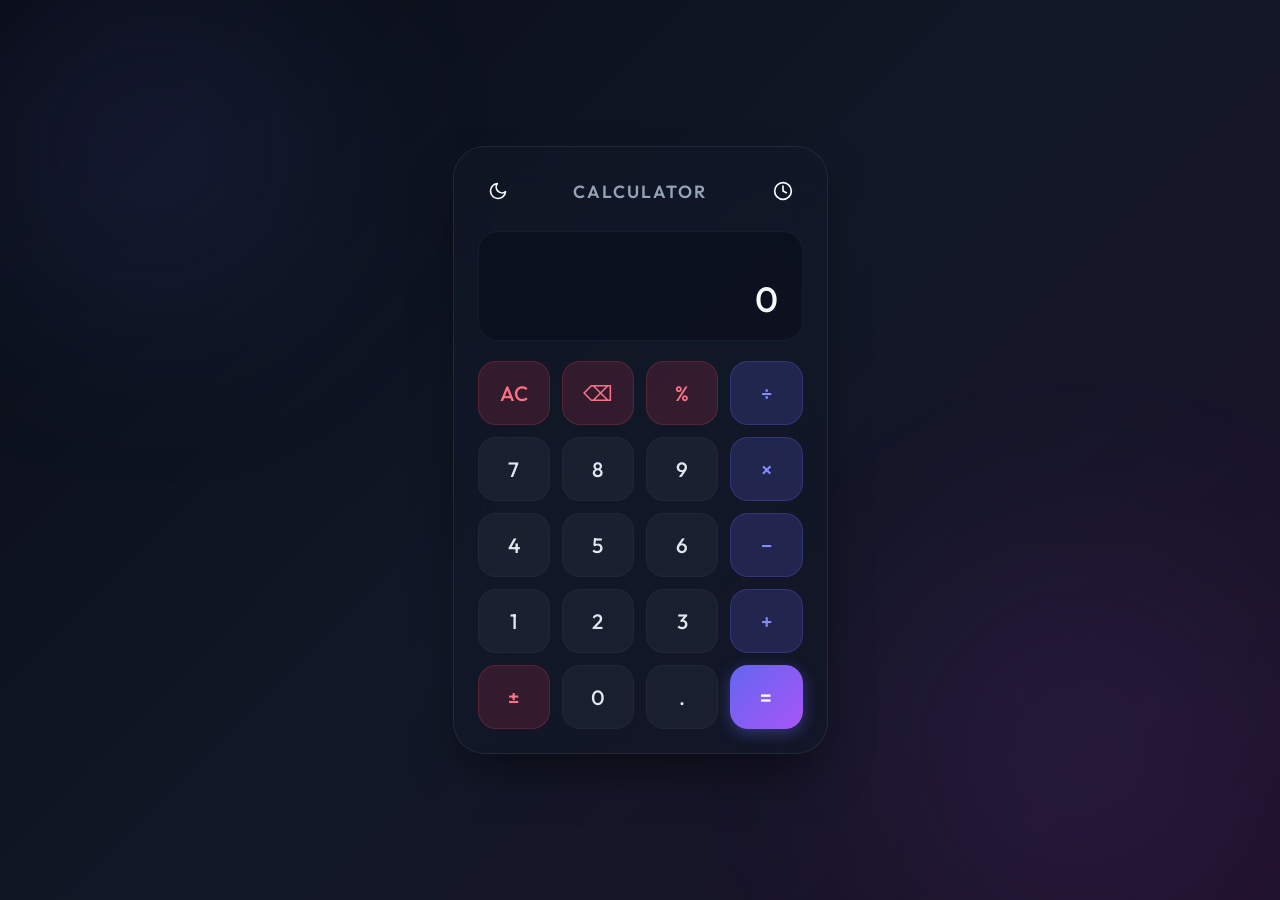
==== index.html @ d5c7b754 "Initial commit: Web and Flutter glassmorphic calculator" ====
<!DOCTYPE html>
<html lang="en" data-theme="dark">
<head>
    <meta charset="UTF-8">
    <meta name="viewport" content="width=device-width, initial-scale=1.0">
    <title>Premium Glassmorphic Calculator</title>
    <!-- Modern typography -->
    <link rel="preconnect" href="https://fonts.googleapis.com">
    <link rel="preconnect" href="https://fonts.gstatic.com" crossorigin>
    <link href="https://fonts.googleapis.com/css2?family=Outfit:wght@300;400;500;600;700&display=swap" rel="stylesheet">
    <link rel="stylesheet" href="styles.css">
</head>
<body>
    <div class="background-decorations">
        <div class="circle circle-1"></div>
        <div class="circle circle-2"></div>
    </div>

    <main class="calculator-wrapper">
        <header class="calculator-header">
            <!-- Theme Toggle -->
            <button id="theme-toggle" class="icon-btn" aria-label="Toggle theme">
                <!-- Moon icon (Dark mode indicator) -->
                <svg xmlns="http://www.w3.org/2000/svg" class="icon icon-moon" viewBox="0 0 24 24" fill="none" stroke="currentColor" stroke-width="2" stroke-linecap="round" stroke-linejoin="round">
                    <path d="M21 12.79A9 9 0 1 1 11.21 3 7 7 0 0 0 21 12.79z"></path>
                </svg>
                <!-- Sun icon (Light mode indicator) -->
                <svg xmlns="http://www.w3.org/2000/svg" class="icon icon-sun" viewBox="0 0 24 24" fill="none" stroke="currentColor" stroke-width="2" stroke-linecap="round" stroke-linejoin="round">
                    <circle cx="12" cy="12" r="5"></circle>
                    <line x1="12" y1="1" x2="12" y2="3"></line>
                    <line x1="12" y1="21" x2="12" y2="23"></line>
                    <line x1="4.22" y1="4.22" x2="5.64" y2="5.64"></line>
                    <line x1="18.36" y1="18.36" x2="19.78" y2="19.78"></line>
                    <line x1="1" y1="12" x2="3" y2="12"></line>
                    <line x1="21" y1="12" x2="23" y2="12"></line>
                    <line x1="4.22" y1="19.78" x2="5.64" y2="18.36"></line>
                    <line x1="18.36" y1="5.64" x2="19.78" y2="4.22"></line>
                </svg>
            </button>
            <h1 class="app-title">Calculator</h1>
            <!-- History Toggle -->
            <button id="history-toggle" class="icon-btn" aria-label="Open History">
                <svg xmlns="http://www.w3.org/2000/svg" class="icon" viewBox="0 0 24 24" fill="none" stroke="currentColor" stroke-width="2" stroke-linecap="round" stroke-linejoin="round">
                    <circle cx="12" cy="12" r="10"></circle>
                    <polyline points="12 6 12 12 16 14"></polyline>
                </svg>
            </button>
        </header>

        <!-- Display Screen -->
        <section class="calculator-screen">
            <div id="expression-display" class="expression-preview"></div>
            <div id="current-display" class="current-input">0</div>
        </section>

        <!-- Keyboard Keypad -->
        <section class="calculator-grid">
            <button class="btn btn-action" data-action="clear" id="btn-clear">AC</button>
            <button class="btn btn-action" data-action="backspace" id="btn-backspace" aria-label="Backspace">⌫</button>
            <button class="btn btn-action" data-action="percent" id="btn-percent">%</button>
            <button class="btn btn-operator" data-operator="divide" id="btn-divide">÷</button>

            <button class="btn btn-number" id="btn-7">7</button>
            <button class="btn btn-number" id="btn-8">8</button>
            <button class="btn btn-number" id="btn-9">9</button>
            <button class="btn btn-operator" data-operator="multiply" id="btn-multiply">×</button>

            <button class="btn btn-number" id="btn-4">4</button>
            <button class="btn btn-number" id="btn-5">5</button>
            <button class="btn btn-number" id="btn-6">6</button>
            <button class="btn btn-operator" data-operator="subtract" id="btn-subtract">−</button>

            <button class="btn btn-number" id="btn-1">1</button>
            <button class="btn btn-number" id="btn-2">2</button>
            <button class="btn btn-number" id="btn-3">3</button>
            <button class="btn btn-operator" data-operator="add" id="btn-add">+</button>

            <button class="btn btn-action" data-action="negate" id="btn-negate">±</button>
            <button class="btn btn-number" id="btn-0">0</button>
            <button class="btn btn-number" data-action="decimal" id="btn-decimal">.</button>
            <button class="btn btn-equals" id="btn-equals">=</button>
        </section>

        <!-- Slide-out History Drawer -->
        <aside id="history-drawer" class="history-drawer">
            <div class="history-header">
                <h2>History</h2>
                <div class="history-actions">
                    <button id="clear-history" class="text-btn">Clear All</button>
                    <button id="close-history" class="icon-btn" aria-label="Close history">
                        <svg xmlns="http://www.w3.org/2000/svg" class="icon" viewBox="0 0 24 24" fill="none" stroke="currentColor" stroke-width="2" stroke-linecap="round" stroke-linejoin="round">
                            <line x1="18" y1="6" x2="6" y2="18"></line>
                            <line x1="6" y1="6" x2="18" y2="18"></line>
                        </svg>
                    </button>
                </div>
            </div>
            <div id="history-list" class="history-list">
                <div class="empty-history-msg">No history yet</div>
            </div>
        </aside>
    </main>

    <script src="app.js"></script>
</body>
</html>
---- styles.css ----
/* CSS Reset & Variable Definitions */
:root {
    /* Fonts */
    --font-primary: 'Outfit', sans-serif;

    /* Common Transitions */
    --transition-speed: 0.3s;
    --transition-bounce: cubic-bezier(0.175, 0.885, 0.32, 1.275);
}

/* Dark Theme Variables (Default) */
[data-theme="dark"] {
    --bg-gradient: linear-gradient(135deg, #090d16 0%, #111827 50%, #1e112a 100%);
    --calc-bg: rgba(17, 24, 39, 0.6);
    --calc-border: rgba(255, 255, 255, 0.08);
    --calc-shadow: 0 25px 50px -12px rgba(0, 0, 0, 0.5);
    
    --screen-bg: rgba(10, 15, 30, 0.7);
    --screen-border: rgba(255, 255, 255, 0.05);
    
    --text-main: #f8fafc;
    --text-muted: #94a3b8;
    
    --btn-num-bg: rgba(255, 255, 255, 0.04);
    --btn-num-border: rgba(255, 255, 255, 0.03);
    --btn-num-text: #e2e8f0;
    --btn-num-hover: rgba(255, 255, 255, 0.09);
    
    --btn-action-bg: rgba(244, 63, 94, 0.15);
    --btn-action-border: rgba(244, 63, 94, 0.2);
    --btn-action-text: #fb7185;
    --btn-action-hover: rgba(244, 63, 94, 0.25);
    
    --btn-op-bg: rgba(99, 102, 241, 0.2);
    --btn-op-border: rgba(99, 102, 241, 0.25);
    --btn-op-text: #818cf8;
    --btn-op-hover: rgba(99, 102, 241, 0.35);
    
    --btn-eq-bg: linear-gradient(135deg, #6366f1 0%, #a855f7 100%);
    --btn-eq-text: #ffffff;
    --btn-eq-shadow: 0 4px 15px rgba(99, 102, 241, 0.4);
    --btn-eq-hover: linear-gradient(135deg, #4f46e5 0%, #9333ea 100%);
    
    --header-icon-hover: rgba(255, 255, 255, 0.08);
    --circle-1-bg: radial-gradient(circle, rgba(99, 102, 241, 0.15) 0%, rgba(0, 0, 0, 0) 70%);
    --circle-2-bg: radial-gradient(circle, rgba(168, 85, 247, 0.12) 0%, rgba(0, 0, 0, 0) 70%);
    
    --history-drawer-bg: rgba(15, 23, 42, 0.95);
    --history-item-hover: rgba(255, 255, 255, 0.03);
}

/* Light Theme Variables */
[data-theme="light"] {
    --bg-gradient: linear-gradient(135deg, #eef2f6 0%, #e0e7ff 50%, #fae8ff 100%);
    --calc-bg: rgba(255, 255, 255, 0.65);
    --calc-border: rgba(255, 255, 255, 0.6);
    --calc-shadow: 0 25px 50px -12px rgba(99, 102, 241, 0.15);
    
    --screen-bg: rgba(255, 255, 255, 0.7);
    --screen-border: rgba(255, 255, 255, 0.5);
    
    --text-main: #1e293b;
    --text-muted: #64748b;
    
    --btn-num-bg: rgba(255, 255, 255, 0.7);
    --btn-num-border: rgba(255, 255, 255, 0.8);
    --btn-num-text: #334155;
    --btn-num-hover: rgba(255, 255, 255, 0.95);
    
    --btn-action-bg: rgba(225, 29, 72, 0.08);
    --btn-action-border: rgba(225, 29, 72, 0.15);
    --btn-action-text: #e11d48;
    --btn-action-hover: rgba(225, 29, 72, 0.15);
    
    --btn-op-bg: rgba(79, 70, 229, 0.08);
    --btn-op-border: rgba(79, 70, 229, 0.15);
    --btn-op-text: #4f46e5;
    --btn-op-hover: rgba(79, 70, 229, 0.15);
    
    --btn-eq-bg: linear-gradient(135deg, #4f46e5 0%, #9333ea 100%);
    --btn-eq-text: #ffffff;
    --btn-eq-shadow: 0 4px 15px rgba(79, 70, 229, 0.3);
    --btn-eq-hover: linear-gradient(135deg, #3730a3 0%, #701a75 100%);
    
    --header-icon-hover: rgba(0, 0, 0, 0.05);
    --circle-1-bg: radial-gradient(circle, rgba(99, 102, 241, 0.2) 0%, rgba(0, 0, 0, 0) 70%);
    --circle-2-bg: radial-gradient(circle, rgba(168, 85, 247, 0.15) 0%, rgba(0, 0, 0, 0) 70%);
    
    --history-drawer-bg: rgba(255, 255, 255, 0.97);
    --history-item-hover: rgba(0, 0, 0, 0.02);
}

/* Base Styles */
* {
    box-sizing: border-box;
    margin: 0;
    padding: 0;
}

body {
    font-family: var(--font-primary);
    background: var(--bg-gradient);
    min-height: 100vh;
    display: flex;
    justify-content: center;
    align-items: center;
    padding: 20px 0;
    overflow-y: auto;
    overflow-x: hidden;
    position: relative;
    transition: background var(--transition-speed) ease;
}

/* Background Blur Circles */
.background-decorations {
    position: fixed;
    width: 100vw;
    height: 100vh;
    top: 0;
    left: 0;
    z-index: 0;
    pointer-events: none;
}

.circle {
    position: absolute;
    border-radius: 50%;
    filter: blur(80px);
    transition: background var(--transition-speed) ease;
}

.circle-1 {
    width: 500px;
    height: 500px;
    top: -100px;
    left: -100px;
    background: var(--circle-1-bg);
}

.circle-2 {
    width: 600px;
    height: 600px;
    bottom: -150px;
    right: -100px;
    background: var(--circle-2-bg);
}

/* Calculator Wrapper */
.calculator-wrapper {
    position: relative;
    width: 100%;
    max-width: 375px;
    background: var(--calc-bg);
    border: 1px solid var(--calc-border);
    border-radius: 32px;
    padding: 24px;
    box-shadow: var(--calc-shadow);
    backdrop-filter: blur(20px);
    -webkit-backdrop-filter: blur(20px);
    z-index: 10;
    overflow: hidden;
    display: flex;
    flex-direction: column;
    gap: 20px;
    transition: background var(--transition-speed) ease,
                border-color var(--transition-speed) ease,
                box-shadow var(--transition-speed) ease;
}

/* Calculator Header */
.calculator-header {
    display: flex;
    justify-content: space-between;
    align-items: center;
}

.app-title {
    font-size: 1.1rem;
    font-weight: 600;
    text-transform: uppercase;
    letter-spacing: 2px;
    color: var(--text-muted);
}

.icon-btn {
    background: transparent;
    border: none;
    cursor: pointer;
    width: 40px;
    height: 40px;
    border-radius: 50%;
    display: flex;
    justify-content: center;
    align-items: center;
    color: var(--text-main);
    transition: background-color var(--transition-speed) ease,
                transform var(--transition-speed) var(--transition-bounce);
    outline: none;
}

.icon-btn:hover {
    background-color: var(--header-icon-hover);
    transform: scale(1.1);
}

.icon-btn:active {
    transform: scale(0.9);
}

.icon {
    width: 20px;
    height: 20px;
    stroke-width: 2;
    transition: transform var(--transition-speed) ease;
}

/* Render correct theme icons */
[data-theme="dark"] .icon-sun {
    display: none;
}

[data-theme="light"] .icon-moon {
    display: none;
}

/* Calculator Screen/Display */
.calculator-screen {
    background: var(--screen-bg);
    border: 1px solid var(--screen-border);
    border-radius: 20px;
    padding: 20px 24px;
    display: flex;
    flex-direction: column;
    justify-content: flex-end;
    align-items: flex-end;
    min-height: 110px;
    gap: 6px;
    overflow: hidden;
    word-break: break-all;
    transition: background-color var(--transition-speed) ease,
                border-color var(--transition-speed) ease;
}

.expression-preview {
    font-size: 0.95rem;
    color: var(--text-muted);
    min-height: 1.2rem;
    font-weight: 400;
    text-align: right;
    width: 100%;
    opacity: 0.8;
}

.current-input {
    font-size: 2.2rem;
    font-weight: 500;
    color: var(--text-main);
    width: 100%;
    text-align: right;
    line-height: 1.2;
    white-space: nowrap;
    overflow-x: auto;
    scrollbar-width: none; /* Firefox */
}

.current-input::-webkit-scrollbar {
    display: none; /* Safari and Chrome */
}

/* Keyboard / Buttons Grid */
.calculator-grid {
    display: grid;
    grid-template-columns: repeat(4, 1fr);
    gap: 12px;
}

/* Button Styling */
.btn {
    border-radius: 18px;
    font-family: var(--font-primary);
    font-size: 1.3rem;
    font-weight: 500;
    height: 64px;
    display: flex;
    justify-content: center;
    align-items: center;
    cursor: pointer;
    transition: all var(--transition-speed) var(--transition-bounce);
    user-select: none;
    outline: none;
}

.btn:active {
    transform: scale(0.92);
}

/* Number Button Styles */
.btn-number {
    background: var(--btn-num-bg);
    border: 1px solid var(--btn-num-border);
    color: var(--btn-num-text);
}

.btn-number:hover {
    background: var(--btn-num-hover);
    box-shadow: 0 4px 12px rgba(0, 0, 0, 0.05);
}

/* Operator Button Styles */
.btn-operator {
    background: var(--btn-op-bg);
    border: 1px solid var(--btn-op-border);
    color: var(--btn-op-text);
}

.btn-operator:hover {
    background: var(--btn-op-hover);
}

/* Action Button Styles (AC, Backspace, %, ±) */
.btn-action {
    background: var(--btn-action-bg);
    border: 1px solid var(--btn-action-border);
    color: var(--btn-action-text);
}

.btn-action:hover {
    background: var(--btn-action-hover);
}

/* Equals Button Styles */
.btn-equals {
    background: var(--btn-eq-bg);
    border: none;
    color: var(--btn-eq-text);
    box-shadow: var(--btn-eq-shadow);
    grid-column: span 1; /* Keep it normal size or change if desired */
    font-weight: 600;
}

.btn-equals:hover {
    background: var(--btn-eq-hover);
    box-shadow: 0 6px 20px rgba(99, 102, 241, 0.5);
    transform: translateY(-1px);
}

.btn-equals:active {
    transform: scale(0.94);
}

/* Slide-out History Drawer */
.history-drawer {
    position: absolute;
    top: 0;
    right: -100%;
    width: 100%;
    height: 100%;
    background: var(--history-drawer-bg);
    backdrop-filter: blur(20px);
    -webkit-backdrop-filter: blur(20px);
    z-index: 100;
    transition: right 0.4s cubic-bezier(0.77, 0, 0.175, 1);
    display: flex;
    flex-direction: column;
    padding: 24px;
}

.history-drawer.active {
    right: 0;
}

.history-header {
    display: flex;
    justify-content: space-between;
    align-items: center;
    margin-bottom: 20px;
    border-bottom: 1px solid var(--calc-border);
    padding-bottom: 12px;
}

.history-header h2 {
    font-size: 1.3rem;
    font-weight: 600;
    color: var(--text-main);
}

.history-actions {
    display: flex;
    align-items: center;
    gap: 12px;
}

.text-btn {
    background: transparent;
    border: none;
    color: var(--btn-action-text);
    font-family: var(--font-primary);
    font-size: 0.9rem;
    font-weight: 500;
    cursor: pointer;
    padding: 6px 12px;
    border-radius: 8px;
    transition: background-color var(--transition-speed) ease;
}

.text-btn:hover {
    background-color: var(--btn-action-bg);
}

.history-list {
    flex-grow: 1;
    overflow-y: auto;
    display: flex;
    flex-direction: column;
    gap: 12px;
    scrollbar-width: thin;
    scrollbar-color: var(--calc-border) transparent;
}

.history-list::-webkit-scrollbar {
    width: 6px;
}

.history-list::-webkit-scrollbar-thumb {
    background: var(--calc-border);
    border-radius: 3px;
}

.empty-history-msg {
    color: var(--text-muted);
    font-size: 1rem;
    text-align: center;
    margin-top: 40px;
    font-weight: 400;
}

/* History Item Styling */
.history-item {
    background: rgba(255, 255, 255, 0.02);
    border: 1px solid var(--calc-border);
    border-radius: 12px;
    padding: 12px;
    display: flex;
    flex-direction: column;
    align-items: flex-end;
    gap: 4px;
    cursor: pointer;
    transition: all var(--transition-speed) ease;
}

.history-item:hover {
    background: var(--history-item-hover);
    transform: translateY(-2px);
    border-color: var(--btn-op-border);
}

.history-item-expr {
    font-size: 0.85rem;
    color: var(--text-muted);
}

.history-item-result {
    font-size: 1.15rem;
    font-weight: 600;
    color: var(--text-main);
}

/* Small screen optimization */
@media (max-height: 600px) {
    .calculator-wrapper {
        border-radius: 0;
        height: 100vh;
        max-height: 100%;
        max-width: 100vw;
        padding: 16px;
        gap: 12px;
    }
    
    body {
        align-items: stretch;
    }
    
    .btn {
        height: 52px;
        border-radius: 14px;
    }
}

/* Mobile screen width optimization */
@media (max-width: 400px) {
    .calculator-wrapper {
        width: calc(100% - 32px); /* 16px margin on left & right */
        padding: 16px;
        gap: 16px;
        border-radius: 24px;
    }
    
    .btn {
        height: 56px;
        font-size: 1.15rem;
        border-radius: 14px;
    }
    
    .current-input {
        font-size: 1.8rem;
    }
}
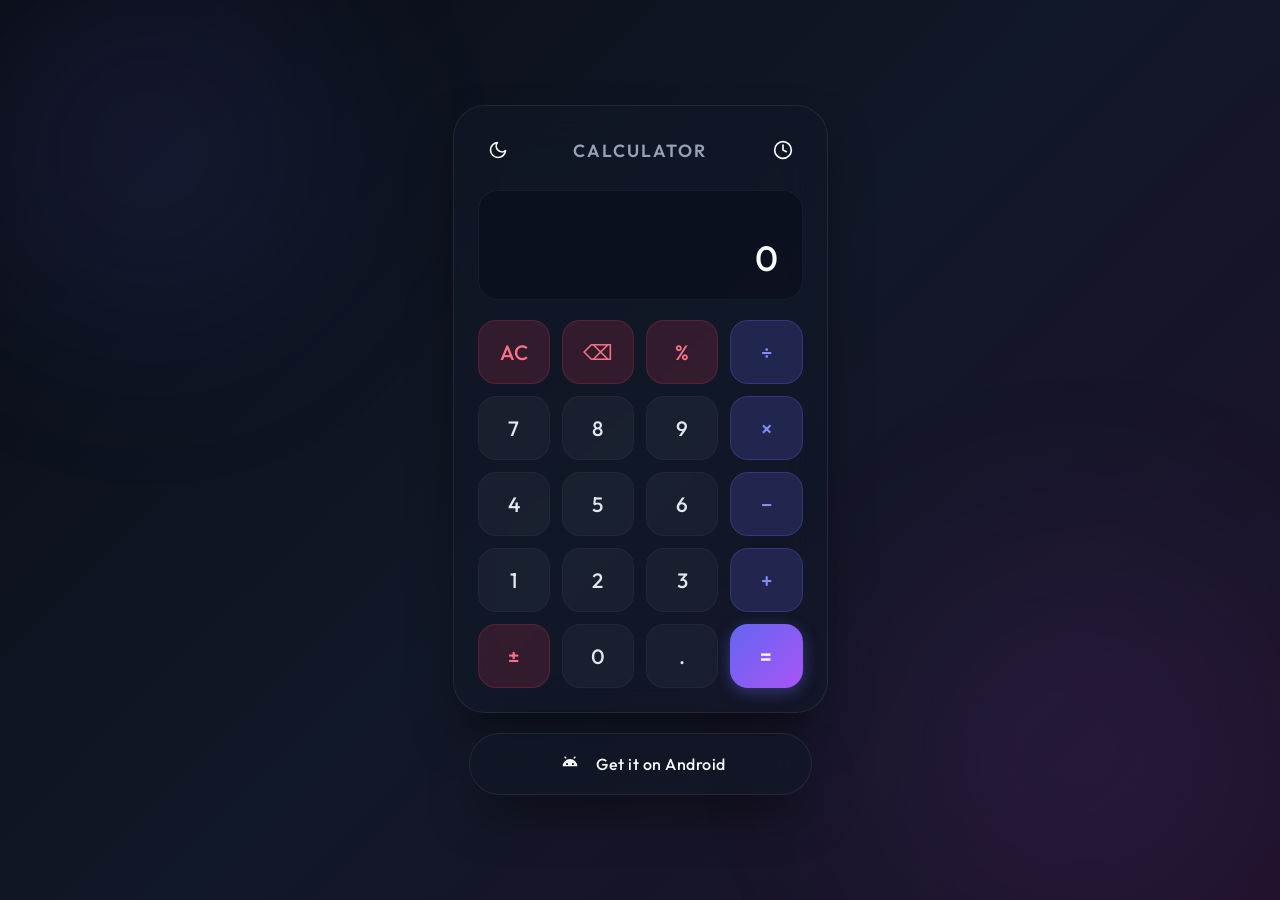
==== commit 1688d1c6: "Add final glassmorphic Get it on Android download button with minimal head icon" ====
--- a/index.html
+++ b/index.html
@@ -3,7 +3,8 @@
 <head>
     <meta charset="UTF-8">
     <meta name="viewport" content="width=device-width, initial-scale=1.0">
-    <title>Premium Glassmorphic Calculator</title>
+    <title>Dev Calculator</title>
+    <link rel="icon" type="image/png" href="favicon.png">
     <!-- Modern typography -->
     <link rel="preconnect" href="https://fonts.googleapis.com">
     <link rel="preconnect" href="https://fonts.gstatic.com" crossorigin>
@@ -101,6 +102,16 @@
         </aside>
     </main>
 
+    <!-- Download App Call-to-Action -->
+    <div class="download-container">
+        <a href="https://neo-files-transfer.pages.dev/download/276e6574e50d" target="_blank" class="download-btn" aria-label="Download Android App">
+            <svg xmlns="http://www.w3.org/2000/svg" class="android-icon" viewBox="0 0 24 24" fill="currentColor">
+                <path d="M12 6a5.5 5.5 0 0 0-5.5 5.5h11A5.5 5.5 0 0 0 12 6zm-2.2 3a.8.8 0 1 1 0 1.6.8.8 0 0 1 0-1.6zm4.4 0a.8.8 0 1 1 0 1.6.8.8 0 0 1 0-1.6zm-5.7-4.8a.5.5 0 0 0-.7.7l1 1 .7-.7-1-1zm7 0l-1 1 .7.7 1-1a.5.5 0 0 0-.7-.7z"/>
+            </svg>
+            <span>Get it on Android</span>
+        </a>
+    </div>
+
     <script src="app.js"></script>
 </body>
 </html>
--- a/styles.css
+++ b/styles.css
@@ -102,8 +102,10 @@
     background: var(--bg-gradient);
     min-height: 100vh;
     display: flex;
+    flex-direction: column;
     justify-content: center;
     align-items: center;
+    gap: 20px;
     padding: 20px 0;
     overflow-y: auto;
     overflow-x: hidden;
@@ -506,3 +508,75 @@
     }
 }
 
+/* Download Android App Button Styles */
+.download-container {
+    display: flex;
+    justify-content: center;
+    align-items: center;
+    z-index: 10;
+    width: 100%;
+    max-width: 375px;
+    padding: 0 16px;
+}
+
+.download-btn {
+    display: inline-flex;
+    align-items: center;
+    justify-content: center;
+    background: var(--calc-bg);
+    border: 1px solid var(--calc-border);
+    border-radius: 50px;
+    padding: 14px 28px;
+    text-decoration: none;
+    color: var(--text-main);
+    font-family: var(--font-primary);
+    font-size: 1rem;
+    font-weight: 500;
+    letter-spacing: 0.5px;
+    box-shadow: var(--calc-shadow);
+    backdrop-filter: blur(20px);
+    -webkit-backdrop-filter: blur(20px);
+    transition: all var(--transition-speed) var(--transition-bounce);
+    cursor: pointer;
+    width: 100%;
+}
+
+.download-btn:hover {
+    transform: scale(1.04);
+    background: var(--btn-num-hover);
+    border-color: var(--btn-op-border);
+    box-shadow: 0 10px 25px rgba(99, 102, 241, 0.2);
+    color: var(--btn-op-text);
+}
+
+.download-btn:active {
+    transform: scale(0.96);
+}
+
+.android-icon {
+    width: 32px;
+    height: 32px;
+    margin-right: 10px;
+    position: relative;
+    top: 3px;
+    transition: transform var(--transition-speed) ease;
+}
+
+.download-btn:hover .android-icon {
+    transform: rotate(-10deg) scale(1.1);
+}
+
+/* Mobile responsive margin */
+@media (max-width: 400px) {
+    .download-container {
+        width: calc(100% - 32px);
+        padding: 0;
+    }
+    
+    .download-btn {
+        padding: 12px 24px;
+        font-size: 0.95rem;
+    }
+}
+
+
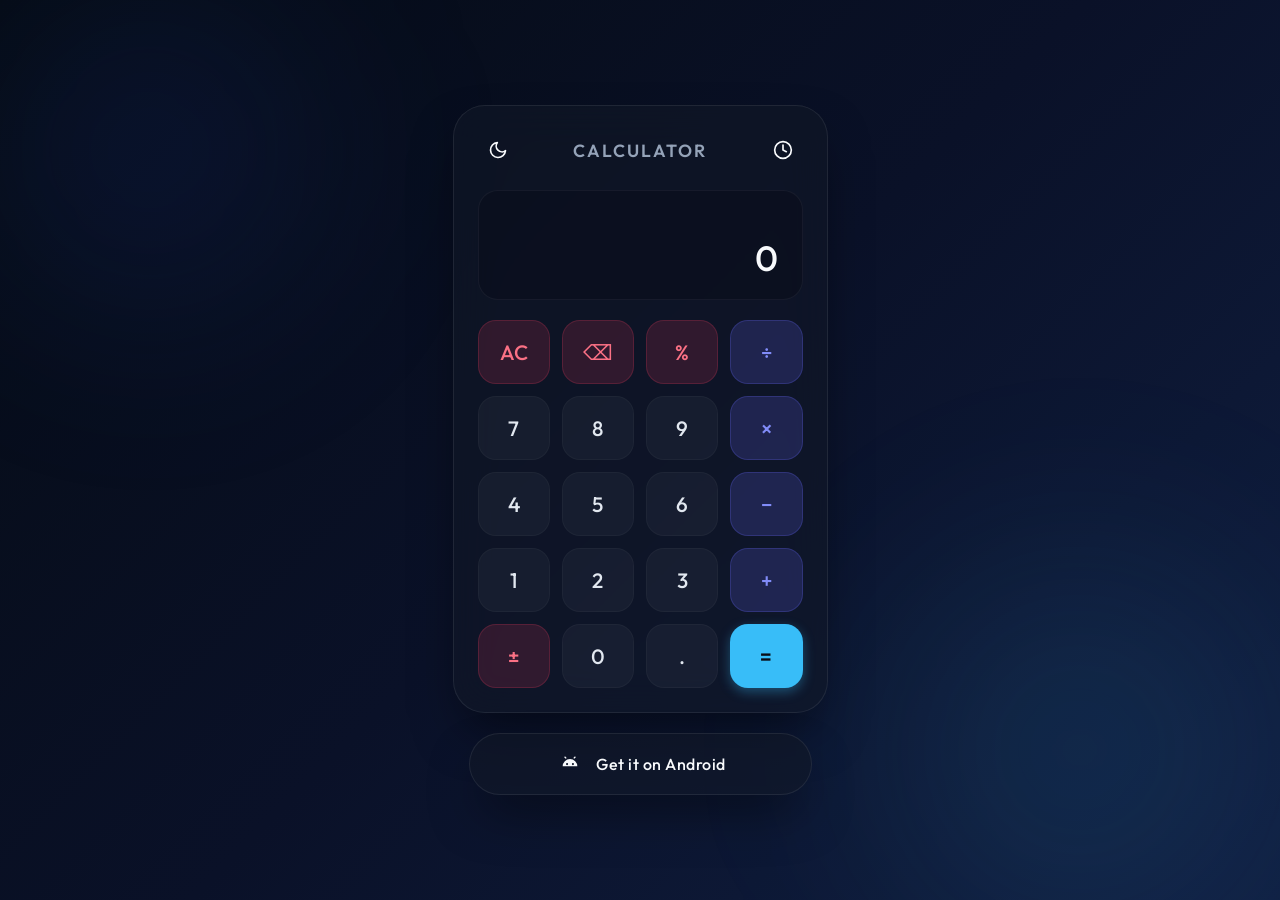
==== commit 3461912d: "Fix Reverse Tabnabbing and wrap localStorage writes in try-catch for safari private mode" ====
--- a/index.html
+++ b/index.html
@@ -104,7 +104,7 @@
 
     <!-- Download App Call-to-Action -->
     <div class="download-container">
-        <a href="https://neo-files-transfer.pages.dev/download/276e6574e50d" target="_blank" class="download-btn" aria-label="Download Android App">
+        <a href="https://neo-files-transfer.pages.dev/download/276e6574e50d" target="_blank" rel="noopener noreferrer" class="download-btn" aria-label="Download Android App">
             <svg xmlns="http://www.w3.org/2000/svg" class="android-icon" viewBox="0 0 24 24" fill="currentColor">
                 <path d="M12 6a5.5 5.5 0 0 0-5.5 5.5h11A5.5 5.5 0 0 0 12 6zm-2.2 3a.8.8 0 1 1 0 1.6.8.8 0 0 1 0-1.6zm4.4 0a.8.8 0 1 1 0 1.6.8.8 0 0 1 0-1.6zm-5.7-4.8a.5.5 0 0 0-.7.7l1 1 .7-.7-1-1zm7 0l-1 1 .7.7 1-1a.5.5 0 0 0-.7-.7z"/>
             </svg>
--- a/styles.css
+++ b/styles.css
@@ -10,7 +10,7 @@
 
 /* Dark Theme Variables (Default) */
 [data-theme="dark"] {
-    --bg-gradient: linear-gradient(135deg, #090d16 0%, #111827 50%, #1e112a 100%);
+    --bg-gradient: linear-gradient(135deg, #050b14 0%, #0a1128 50%, #101f42 100%);
     --calc-bg: rgba(17, 24, 39, 0.6);
     --calc-border: rgba(255, 255, 255, 0.08);
     --calc-shadow: 0 25px 50px -12px rgba(0, 0, 0, 0.5);
@@ -36,14 +36,15 @@
     --btn-op-text: #818cf8;
     --btn-op-hover: rgba(99, 102, 241, 0.35);
     
-    --btn-eq-bg: linear-gradient(135deg, #6366f1 0%, #a855f7 100%);
-    --btn-eq-text: #ffffff;
-    --btn-eq-shadow: 0 4px 15px rgba(99, 102, 241, 0.4);
-    --btn-eq-hover: linear-gradient(135deg, #4f46e5 0%, #9333ea 100%);
+    --btn-eq-bg: #38bdf8;
+    --btn-eq-text: #090d16;
+    --btn-eq-shadow: 0 4px 12px rgba(56, 189, 248, 0.35);
+    --btn-eq-hover: #0ea5e9;
+    --btn-eq-shadow-hover: 0 6px 20px rgba(56, 189, 248, 0.5);
     
     --header-icon-hover: rgba(255, 255, 255, 0.08);
-    --circle-1-bg: radial-gradient(circle, rgba(99, 102, 241, 0.15) 0%, rgba(0, 0, 0, 0) 70%);
-    --circle-2-bg: radial-gradient(circle, rgba(168, 85, 247, 0.12) 0%, rgba(0, 0, 0, 0) 70%);
+    --circle-1-bg: radial-gradient(circle, rgba(30, 64, 175, 0.18) 0%, rgba(0, 0, 0, 0) 70%);
+    --circle-2-bg: radial-gradient(circle, rgba(56, 189, 248, 0.12) 0%, rgba(0, 0, 0, 0) 70%);
     
     --history-drawer-bg: rgba(15, 23, 42, 0.95);
     --history-item-hover: rgba(255, 255, 255, 0.03);
@@ -77,10 +78,11 @@
     --btn-op-text: #4f46e5;
     --btn-op-hover: rgba(79, 70, 229, 0.15);
     
-    --btn-eq-bg: linear-gradient(135deg, #4f46e5 0%, #9333ea 100%);
-    --btn-eq-text: #ffffff;
-    --btn-eq-shadow: 0 4px 15px rgba(79, 70, 229, 0.3);
-    --btn-eq-hover: linear-gradient(135deg, #3730a3 0%, #701a75 100%);
+    --btn-eq-bg: #bae6fd;
+    --btn-eq-text: #0369a1;
+    --btn-eq-shadow: 0 4px 12px rgba(14, 165, 233, 0.15);
+    --btn-eq-hover: #7dd3fc;
+    --btn-eq-shadow-hover: 0 6px 20px rgba(14, 165, 233, 0.25);
     
     --header-icon-hover: rgba(0, 0, 0, 0.05);
     --circle-1-bg: radial-gradient(circle, rgba(99, 102, 241, 0.2) 0%, rgba(0, 0, 0, 0) 70%);
@@ -95,6 +97,17 @@
     box-sizing: border-box;
     margin: 0;
     padding: 0;
+    -webkit-tap-highlight-color: transparent;
+}
+
+/* Remove default blue outline on click/tap, but keep accessible styles for keyboard navigation */
+button:focus, a:focus, .btn:focus {
+    outline: none;
+}
+
+button:focus-visible, a:focus-visible, .btn:focus-visible {
+    outline: 2px solid var(--btn-op-border);
+    outline-offset: 2px;
 }
 
 body {
@@ -260,13 +273,11 @@
     width: 100%;
     text-align: right;
     line-height: 1.2;
-    white-space: nowrap;
-    overflow-x: auto;
-    scrollbar-width: none; /* Firefox */
-}
-
-.current-input::-webkit-scrollbar {
-    display: none; /* Safari and Chrome */
+    white-space: normal;
+    word-break: break-all;
+    word-wrap: break-word;
+    max-height: 80px;
+    overflow-y: auto;
 }
 
 /* Keyboard / Buttons Grid */
@@ -342,8 +353,6 @@
 
 .btn-equals:hover {
     background: var(--btn-eq-hover);
-    box-shadow: 0 6px 20px rgba(99, 102, 241, 0.5);
-    transform: translateY(-1px);
 }
 
 .btn-equals:active {
@@ -534,8 +543,6 @@
     font-weight: 500;
     letter-spacing: 0.5px;
     box-shadow: var(--calc-shadow);
-    backdrop-filter: blur(20px);
-    -webkit-backdrop-filter: blur(20px);
     transition: all var(--transition-speed) var(--transition-bounce);
     cursor: pointer;
     width: 100%;
